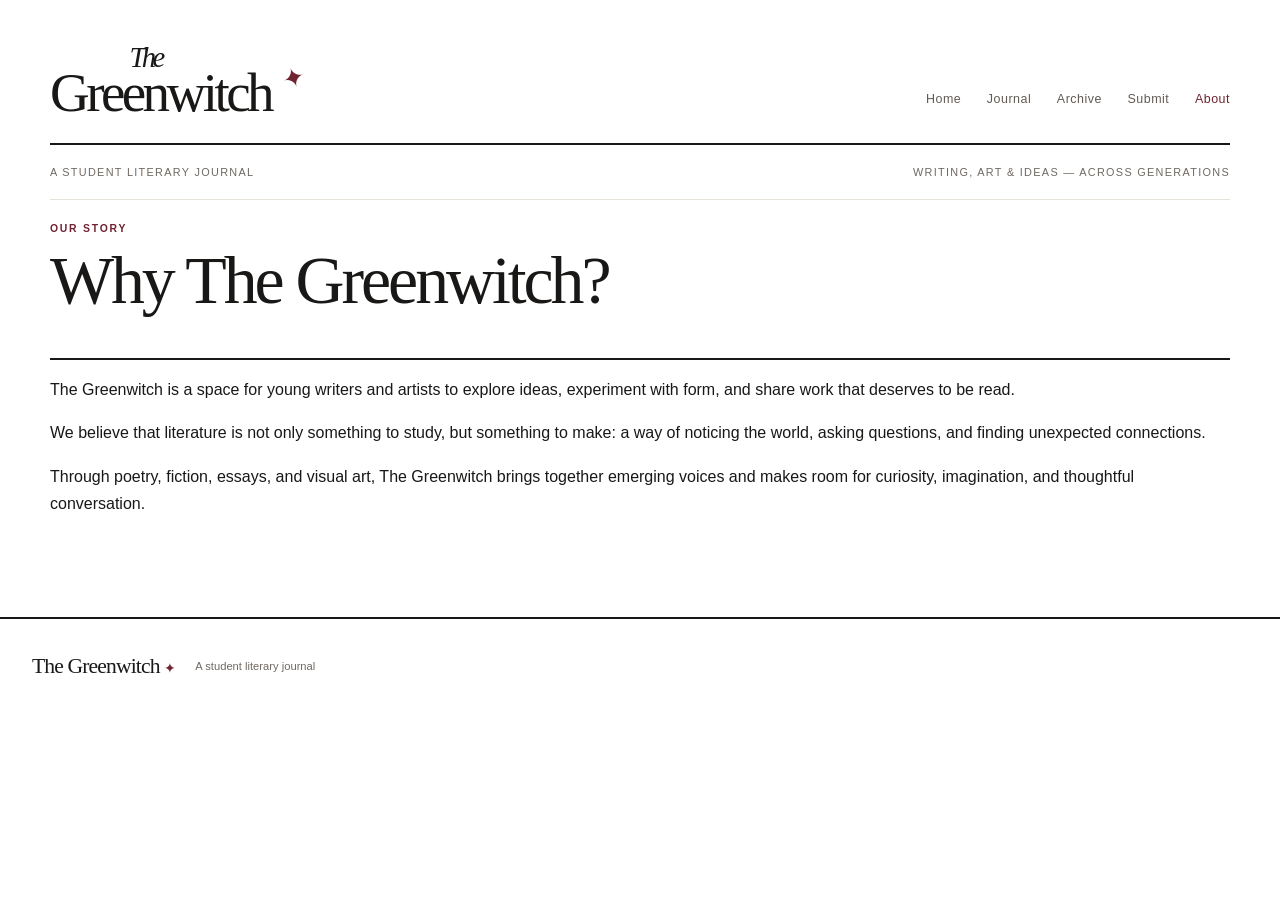
==== about.html @ 5db8c585 "About.html" ====
<!doctype html>
<html lang="en">
<head>
  <meta charset="utf-8">
  <meta name="viewport" content="width=device-width, initial-scale=1">
  <meta name="description" content="About The Greenwitch, a student literary journal.">
  <title>About — The Greenwitch</title>
  <link rel="stylesheet" href="styles.css">
</head>
<body>
  <header class="site-header">
    <a class="wordmark" href="index.html" aria-label="The Greenwitch home">
      <span class="wordmark-title"><em>The</em><span class="wordmark-main">Greenwitch</span></span>
      <span class="bird" aria-hidden="true">✦</span>
    </a>

    <nav class="main-nav" aria-label="Main navigation">
      <a href="index.html">Home</a>
      <a href="journal.html">Journal</a>
      <a href="archive.html">Archive</a>
      <a href="submit.html">Submit</a>
      <a class="active" href="about.html">About</a>
    </nav>
  </header>

  <main>
    <section class="intro-line">
      <p>A student literary journal</p>
      <p class="issue-note">Writing, art &amp; ideas — across generations</p>
    </section>

    <section class="section-block">
      <div class="section-heading">
        <div>
          <p class="eyebrow">Our story</p>
          <h1>Why The Greenwitch?</h1>
        </div>
      </div>

      <div class="about-copy">
        <p>
          The Greenwitch is a space for young writers and artists to explore
          ideas, experiment with form, and share work that deserves to be read.
        </p>
        <p>
          We believe that literature is not only something to study, but
          something to make: a way of noticing the world, asking questions,
          and finding unexpected connections.
        </p>
        <p>
          Through poetry, fiction, essays, and visual art, The Greenwitch
          brings together emerging voices and makes room for curiosity,
          imagination, and thoughtful conversation.
        </p>
      </div>
    </section>
  </main>

  <footer class="site-footer">
    <a class="footer-wordmark" href="index.html">The Greenwitch <span aria-hidden="true">✦</span></a>
    <p>A student literary journal</p>
  </footer>
</body>
</html>
---- styles.css ----
:root {
  --ink: #171615;
  --muted: #6c6762;
  --paper: #ffffff;
  --soft: #f7f5f2;
  --line: #e5e1dc;
  --wine: #702331;
  --wine-dark: #4e1721;
  --serif: Georgia, "Times New Roman", serif;
  --sans: -apple-system, BlinkMacSystemFont, "Segoe UI", sans-serif;
}
* { box-sizing: border-box; }
html { scroll-behavior: smooth; }
body { margin: 0; background: var(--paper); color: var(--ink); font-family: var(--sans); line-height: 1.55; }
a { color: inherit; text-decoration: none; }
a:focus-visible { outline: 2px solid var(--wine); outline-offset: 4px; }
.skip-link { position: absolute; left: -9999px; top: 0; }
.skip-link:focus { left: 1rem; top: 1rem; z-index: 10; background: white; padding: .5rem 1rem; }
.site-header { width: min(1240px, calc(100% - 64px)); margin: 0 auto; padding: 34px 0 24px; display: flex; align-items: end; justify-content: space-between; gap: 28px; border-bottom: 1px solid var(--line); }
.wordmark { display: inline-flex; align-items: center; gap: 12px; white-space: nowrap; }
.wordmark-title { display: flex; flex-direction: column; align-items: flex-start; color: var(--ink); font: 400 clamp(2.7rem, 4.3vw, 4.2rem)/.78 var(--serif); letter-spacing: -.065em; }
.wordmark-title em { margin-left: 36%; font-size: .52em; font-weight: 400; line-height: 1.05; }
.wordmark-main { font-size: 1em; }
.bird { color: var(--wine); font-size: 1.65rem; transform: rotate(-18deg); align-self: center; }
.main-nav { display: flex; flex-wrap: wrap; gap: clamp(13px, 2vw, 28px); font-size: .78rem; letter-spacing: .025em; }
.main-nav a { padding: 5px 0; color: #625b55; }
.main-nav a:hover, .main-nav .active { color: var(--wine); }
.intro-line { width: min(1240px, calc(100% - 64px)); margin: 0 auto; padding: 17px 0; display: flex; justify-content: space-between; gap: 20px; color: var(--muted); font-size: .72rem; letter-spacing: .08em; text-transform: uppercase; }
.intro-line p { margin: 0; }
.feature-grid { width: min(1240px, calc(100% - 64px)); margin: 25px auto 80px; display: grid; grid-template-columns: 1.03fr .97fr; min-height: 340px; gap: clamp(36px, 7vw, 100px); align-items: center; }
.feature-copy { max-width: 570px; padding: 16px 0; }
.eyebrow { margin: 0 0 14px; color: var(--wine); font-size: .68rem; font-weight: 650; letter-spacing: .14em; text-transform: uppercase; }
h1, h2, h3 { font-family: var(--serif); font-weight: 400; letter-spacing: -.045em; }
h1 { max-width: 620px; margin: 0 0 20px; font-size: clamp(2.8rem, 5.3vw, 5.1rem); line-height: .99; }
.dek { max-width: 470px; color: #514b45; font: 1.12rem/1.6 var(--serif); }
.byline { margin: 19px 0 22px; color: var(--muted); font-size: .75rem; }
.dot { padding: 0 7px; color: var(--wine); }
.text-link { display: inline-flex; align-items: center; gap: 12px; padding-bottom: 5px; border-bottom: 1px solid var(--wine); color: var(--wine); font-size: .78rem; }
.text-link span { font-size: 1rem; transition: transform .2s ease; }
.text-link:hover span { transform: translate(3px, -2px); }
.hero-image { width: 100%; height: clamp(300px, 47vw, 610px); margin: 0 auto 58px; position: relative; overflow: hidden; background: #e5ded4; }
.hero-image img { width: 100%; height: 100%; display: block; object-fit: cover; object-position: center 55%; filter: saturate(.7); transition: opacity .25s ease; }
.hero-image::after { content: ""; position: absolute; inset: 0; background: linear-gradient(90deg, rgba(22,19,18,.43), transparent 72%); }
.hero-image-caption { position: absolute; left: clamp(22px, 4vw, 54px); bottom: clamp(20px, 4vw, 44px); z-index: 1; color: white; max-width: 510px; }
.hero-image-caption .eyebrow { color: #f2dadd; }
.hero-image-caption p:last-child { margin: 0; font: clamp(1.5rem, 3.3vw, 3rem)/1.08 var(--serif); letter-spacing: -.03em; }
.hero-image-credit { position: absolute; z-index: 1; right: 22px; bottom: 18px; color: rgba(255,255,255,.85); font-size: .62rem; letter-spacing: .08em; text-transform: uppercase; }
.feature-art { min-height: 340px; position: relative; display: grid; place-items: center; background: #e8e0d6; overflow: hidden; }
.feature-art::before { content: ""; position: absolute; width: 290px; height: 290px; border: 1px solid rgba(118,46,61,.27); border-radius: 50%; right: -55px; top: -55px; }
.feature-art::after { content: ""; position: absolute; width: 180px; height: 180px; border: 1px solid rgba(118,46,61,.22); border-radius: 50%; left: -55px; bottom: 12px; }
.paper { position: absolute; width: 48%; height: 68%; box-shadow: 0 14px 35px rgba(39,29,24,.12); }
.paper-back { background: #c7a8a0; transform: translate(28px, -9px) rotate(6deg); }
.paper-front { background: #fbf6ec; transform: translate(-7px, 4px) rotate(-3deg); padding: 23px; display: flex; flex-direction: column; }
.paper-label { color: var(--wine); font-size: .55rem; letter-spacing: .17em; }
.paper-mark { margin: auto; color: var(--wine); font: italic 7rem/.9 var(--serif); }
.paper-caption { align-self: flex-end; font: 1rem/1.15 var(--serif); }
.art-note { position: absolute; bottom: 10px; right: 12px; z-index: 1; max-width: 190px; color: #5b5149; font-size: .61rem; text-align: right; }
.section-block { width: min(1240px, calc(100% - 64px)); margin: 0 auto 90px; }
.section-heading { display: flex; justify-content: space-between; align-items: end; gap: 20px; padding-bottom: 20px; border-bottom: 1px solid var(--line); }
.section-heading h2, .archive-band h2, .archive-intro h2, .closing-grid h2 { margin: 0; font-size: clamp(2rem, 3.2vw, 3.1rem); line-height: 1.04; }
.section-heading .eyebrow { margin-bottom: 9px; }
.work-grid { display: grid; grid-template-columns: repeat(3, 1fr); gap: 28px; padding-top: 25px; }
.work-item { cursor: pointer; min-height: 210px; padding: 22px 20px 18px; border: 1px solid var(--line); display: flex; flex-direction: column; align-items: start; transition: border-color .2s ease, transform .2s ease; }
.work-item:hover, .work-item:focus-visible { border-color: var(--wine); transform: translateY(-2px); outline: none; }
.work-item[aria-pressed="true"] { border-color: var(--wine); box-shadow: inset 0 0 0 1px var(--wine); }
.work-item .eyebrow { margin-bottom: 13px; }
.work-item h3 { margin: 0 0 9px; font-size: 1.7rem; line-height: 1.05; }
.work-excerpt { margin: 0; color: #5e5751; font: 1rem/1.45 var(--serif); }
.work-item .byline { margin: auto 0 0; padding-top: 22px; }
.work-essay { background: var(--soft); border-color: var(--soft); }
.work-art { padding-top: 0; }
.mini-art { width: calc(100% + 40px); height: 105px; margin: 0 -20px 17px; background: #d9c4b7; display: flex; justify-content: center; align-items: center; gap: 9px; overflow: hidden; }
.mini-art span { display: block; width: 38px; height: 75px; border-radius: 50% 50% 0 0; background: var(--wine); transform: rotate(17deg); }
.mini-art span:nth-child(2) { height: 95px; background: #8d645e; transform: rotate(-14deg); }
.mini-art span:nth-child(3) { height: 60px; background: #b48e7c; transform: rotate(32deg); }
.prototype-note { color: #827970; font-size: .68rem; }
.archive-band { width: min(1240px, calc(100% - 64px)); margin: 0 auto; background: #f8f5f2; color: var(--ink); padding: 42px clamp(22px, 4vw, 54px); border-top: 1px solid var(--line); border-bottom: 1px solid var(--line); display: flex; align-items: end; justify-content: space-between; gap: 35px; }
.archive-band .eyebrow { color: var(--wine); }
.archive-band h2 { max-width: 650px; font-size: clamp(2.4rem, 4.6vw, 4.5rem); }
.archive-band p:not(.eyebrow) { max-width: 560px; color: #625a55; }
.archive-link { flex: 0 0 auto; padding-bottom: 6px; border-bottom: 1px solid var(--wine); color: var(--wine); font-size: .78rem; }
.archive-link span { padding-left: 10px; }
.archive-details { width: min(1240px, calc(100% - 64px)); margin: 0 auto; padding: 66px 0 75px; display: grid; grid-template-columns: 1fr 1fr; gap: 45px 70px; }
.archive-intro h2 { max-width: 480px; }
.archive-intro p:not(.eyebrow) { max-width: 480px; color: var(--muted); }
.archive-years { display: grid; grid-template-columns: repeat(3, 1fr); align-self: center; border-top: 1px solid var(--line); border-bottom: 1px solid var(--line); }
.archive-years > div { padding: 22px 10px; display: flex; flex-direction: column; gap: 7px; border-right: 1px solid var(--line); }
.archive-years > div:last-child { border-right: 0; }
.year { color: var(--wine); font: 1.3rem var(--serif); }
.year-caption { color: var(--muted); font-size: .68rem; }
.archive-details .prototype-note { grid-column: 1 / -1; margin: -25px 0 0; }
.closing-grid { width: min(1240px, calc(100% - 64px)); margin: 0 auto; padding: 50px 0 85px; border-top: 1px solid var(--line); display: grid; grid-template-columns: 1fr 1fr; gap: 70px; }
.closing-grid h2 { max-width: 480px; }
.closing-grid p:not(.eyebrow) { max-width: 470px; color: var(--muted); }
.site-footer { padding: 27px 32px 24px; border-top: 1px solid var(--line); display: flex; align-items: center; gap: 20px; flex-wrap: wrap; }
.footer-wordmark { font: 1.35rem var(--serif); letter-spacing: -.04em; }
.footer-wordmark span { color: var(--wine); font-size: .9rem; }
.site-footer p { color: var(--muted); font-size: .7rem; }
.footer-small { margin-left: auto; }
@media (max-width: 760px) {
  .site-header { width: calc(100% - 36px); align-items: start; flex-direction: column; gap: 18px; padding-top: 22px; }
  .main-nav { width: 100%; gap: 17px; font-size: .76rem; }
  .intro-line, .feature-grid, .section-block, .archive-details, .closing-grid { width: calc(100% - 36px); }
  .intro-line { align-items: start; flex-direction: column; gap: 4px; }
  .hero-image { width: 100%; height: 310px; margin-bottom: 42px; }
  .feature-grid { grid-template-columns: 1fr; gap: 26px; margin-top: 25px; margin-bottom: 65px; }
  h1 { font-size: clamp(2.8rem, 13vw, 4.4rem); }
  .feature-art { min-height: 330px; }
  .section-block { margin-bottom: 65px; }
  .section-heading { align-items: start; flex-direction: column; }
  .work-grid { grid-template-columns: 1fr; gap: 12px; }
  .work-item { min-height: 180px; }
  .archive-band { width: calc(100% - 36px); padding: 32px 18px; align-items: start; flex-direction: column; gap: 18px; }
  .archive-details { grid-template-columns: 1fr; padding: 48px 0; gap: 28px; }
  .archive-details .prototype-note { margin: 0; }
  .archive-years > div { padding: 16px 7px; }
  .year { font-size: 1.05rem; }
  .year-caption { font-size: .62rem; }
  .closing-grid { grid-template-columns: 1fr; gap: 40px; padding: 40px 0 60px; }
  .site-footer { padding: 23px 18px; gap: 8px 16px; }
  .footer-small { width: 100%; margin-left: 0; }
}

/* THE GREENWITCH — editorial refinement */

:root {
  --ink: #191817;
  --muted: #706963;
  --paper: #ffffff;
  --soft: #faf8f5;
  --line: #e7e2dc;
  --wine: #702331;
  --wine-dark: #4e1721;
}

body {
  line-height: 1.7;
  -webkit-font-smoothing: antialiased;
}

.site-header {
  padding-top: 42px;
  padding-bottom: 28px;
}

.main-nav {
  letter-spacing: 0.04em;
}

.main-nav a {
  transition: color 180ms ease;
}

.intro-line {
  padding-top: 22px;
  padding-bottom: 22px;
  font-size: 0.68rem;
  letter-spacing: 0.12em;
}

.hero-image {
  margin-bottom: 76px;
}

.hero-image img {
  filter: saturate(0.72) contrast(1.04);
}

.feature-grid {
  margin-top: 0;
  margin-bottom: 100px;
  gap: clamp(40px, 7vw, 110px);
}

.eyebrow {
  letter-spacing: 0.17em;
  font-size: 0.65rem;
}

h1,
h2,
h3 {
  font-weight: 400;
}

.dek {
  font-size: 1.2rem;
  line-height: 1.75;
}

.section-block {
  margin-bottom: 110px;
}

.section-heading {
  padding-bottom: 25px;
}

.work-item {
  padding: 26px 23px 22px;
  transition:
    border-color 200ms ease,
    background-color 200ms ease,
    transform 200ms ease;
}

.work-item:hover,
.work-item:focus-visible {
  background-color: #fcfaf8;
}

.archive-band {
  background: #f8f5f1;
  padding-top: 54px;
  padding-bottom: 54px;
}

.closing-grid {
  padding-top: 65px;
}

::selection {
  background: #702331;
  color: #ffffff;
}

@media (max-width: 760px) {
  .site-header {
    padding-top: 26px;
  }

  .hero-image {
    margin-bottom: 48px;
  }

  .feature-grid {
    margin-bottom: 70px;
  }

  .section-block {
    margin-bottom: 75px;
  }
}

/* THE GREENWITCH — bolder homepage design */

.feature-grid {
  background: #f8f5f1;
  padding: 58px 6%;
  margin-top: 0;
  margin-bottom: 100px;
  gap: 7%;
}

.feature-copy {
  max-width: 620px;
}

.feature-copy h1 {
  font-size: clamp(3.5rem, 6.5vw, 6.4rem);
  line-height: 0.94;
  letter-spacing: -0.065em;
}

.feature-copy .dek {
  max-width: 430px;
  font-size: 1.25rem;
}

.feature-art {
  min-height: 440px;
  background: #e8ded3;
}

.feature-art .paper {
  width: 56%;
  height: 74%;
}

.feature-art .paper-mark {
  font-size: 9rem;
}

.hero-image {
  height: clamp(360px, 55vw, 680px);
  margin-bottom: 0;
}

.hero-image img {
  transition: transform 700ms ease;
}

.hero-image:hover img {
  transform: scale(1.025);
}

.section-heading h2 {
  font-size: clamp(2.6rem, 4vw, 4rem);
}

.work-grid {
  gap: 18px;
  padding-top: 30px;
}

.work-item {
  min-height: 250px;
  padding: 30px 26px 24px;
  border-color: #e5ded7;
}

.work-item h3 {
  font-size: 2rem;
  line-height: 1.05;
}

.work-essay {
  background: #f8f5f1;
  border-color: #f8f5f1;
}

.archive-band {
  background: #702331;
  color: #fffaf5;
  border-color: #702331;
  padding: 62px clamp(24px, 6vw, 80px);
}

.archive-band .eyebrow {
  color: #e8c7c9;
}

.archive-band p:not(.eyebrow) {
  color: #f0e2df;
}

.archive-link {
  color: #fffaf5;
  border-color: #fffaf5;
}

@media (max-width: 760px) {
  .feature-grid {
    padding: 36px 24px;
    gap: 28px;
  }

  .feature-art {
    min-height: 330px;
  }

  .feature-copy h1 {
    font-size: clamp(3.3rem, 14vw, 5rem);
  }

  .work-item {
    min-height: 210px;
  }

  .archive-band {
    padding: 36px 22px;
  }
}

/* GREENWITCH — CLEAR SECTION LAYOUT */

/* Give the page consistent editorial margins */
.site-header,
.intro-line,
.feature-grid,
.section-block,
.archive-details,
.closing-grid {
  width: min(1180px, calc(100% - 64px));
}

/* Make the masthead feel like its own section */
.site-header {
  border-bottom: 2px solid var(--ink);
  padding-bottom: 28px;
}

/* Separate the introductory line from the feature */
.intro-line {
  border-bottom: 1px solid var(--line);
  padding-top: 18px;
  padding-bottom: 18px;
}

/* Feature area */
.feature-grid {
  margin-top: 44px;
  margin-bottom: 90px;
  padding-bottom: 70px;
  border-bottom: 1px solid var(--ink);
}

/* Give the journal a clear heading and boundary */
.section-block {
  padding-top: 20px;
  margin-bottom: 100px;
}

.section-heading {
  border-bottom: 2px solid var(--ink);
  padding-bottom: 24px;
}

/* Turn each work into a distinct editorial card */
.work-grid {
  gap: 20px;
  padding-top: 28px;
}

.work-item {
  background: #fff;
  border: 1px solid #ded7d0;
  padding: 26px;
}

.work-essay {
  background: #f8f5f1;
  border-color: #f8f5f1;
}

/* Separate the archive as its own full-width band */
.archive-band {
  width: 100%;
  margin: 0;
  padding: 70px max(32px, calc((100% - 1116px) / 2));
  border-top: 1px solid var(--wine);
  border-bottom: 1px solid var(--wine);
}

/* Keep the archive details visually distinct */
.archive-details {
  padding-top: 75px;
  padding-bottom: 75px;
  border-bottom: 1px solid var(--line);
}

/* Separate About and Submit */
.closing-grid {
  padding-top: 65px;
  padding-bottom: 75px;
  gap: 50px;
}

.closing-grid > div {
  padding: 28px;
  background: #f8f5f1;
}

.closing-grid > div + div {
  background: #fff;
  border: 1px solid var(--line);
}

.site-footer {
  border-top: 2px solid var(--ink);
}

@media (max-width: 760px) {
  .site-header,
  .intro-line,
  .feature-grid,
  .section-block,
  .archive-details,
  .closing-grid {
    width: calc(100% - 36px);
  }

  .feature-grid {
    margin-top: 28px;
    padding-bottom: 45px;
    margin-bottom: 60px;
  }

  .archive-band {
    padding: 42px 22px;
  }

  .closing-grid {
    gap: 18px;
  }

  .closing-grid > div {
    padding: 22px;
  }
}
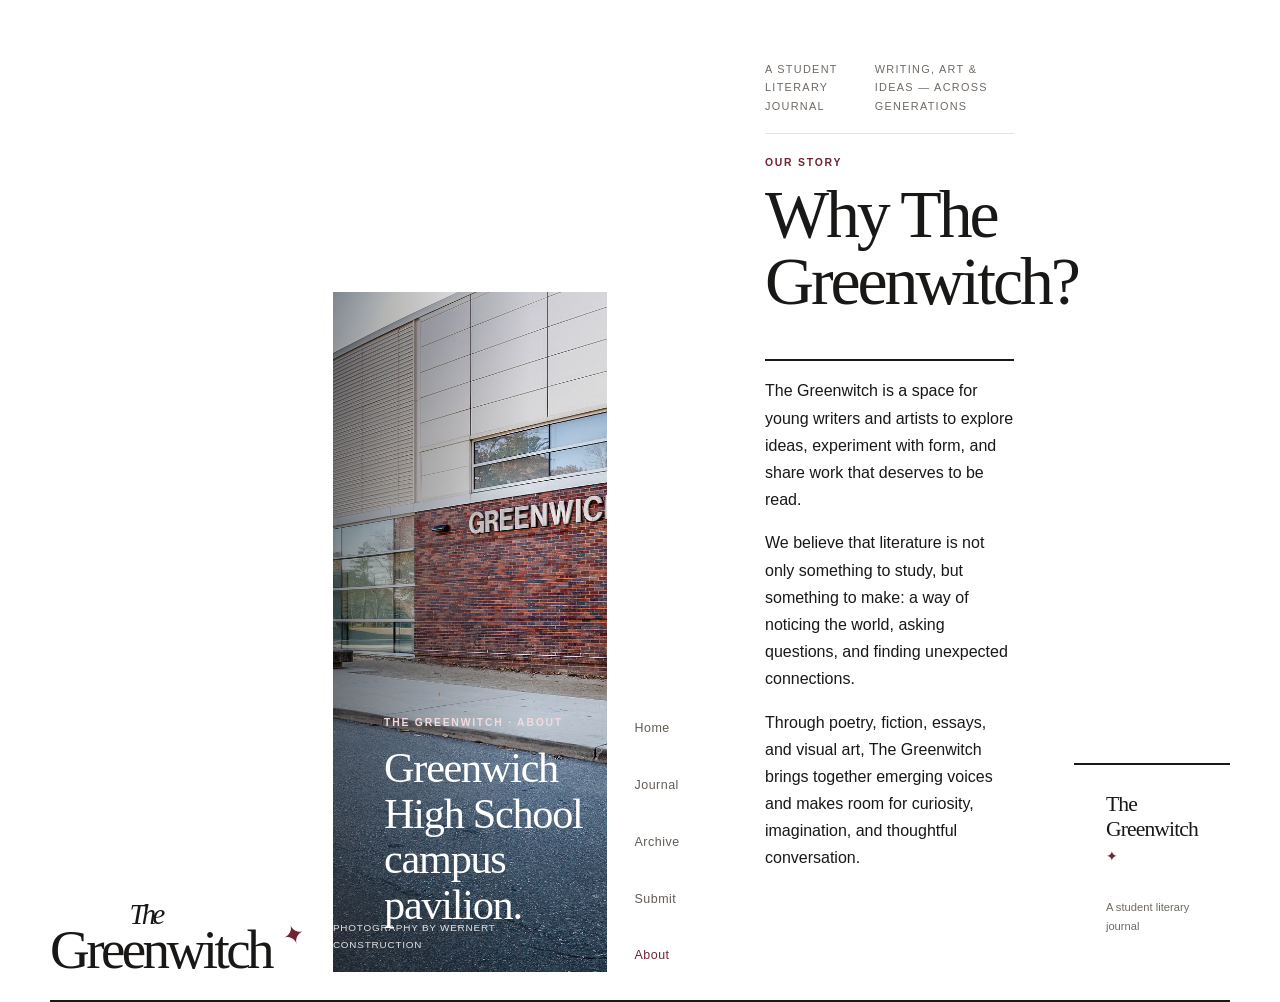
==== commit 5567edff: "Add hero image section to about.html Added a hero image section with caption and credit to the about" ====
--- a/about.html
+++ b/about.html
@@ -14,15 +14,23 @@
       <span class="wordmark-title"><em>The</em><span class="wordmark-main">Greenwitch</span></span>
       <span class="bird" aria-hidden="true">✦</span>
     </a>
+    
+  <section class="hero-image" aria-label="Featured editorial photograph" data-photo="landscape">
+  <img id="hero-photo" src="Greenwich-High-School-Online_17.jpg" alt="The modern brick and glass exterior facade of Greenwich High School under a clear blue sky">
+  <div class="hero-image-caption">
+    <p class="eyebrow">The Greenwitch · About</p>
+    <p id="hero-caption">Greenwich High School campus pavilion.</p>
+  </div>
+  <div class="hero-image-credit">Photography by Wernert Construction</div>
+</section>
+<nav class="main-nav" aria-label="Main navigation">
+  <a href="index.html">Home</a>
+  <a href="journal.html">Journal</a>
+  <a href="archive.html">Archive</a>
+  <a href="submit.html">Submit</a>
+  <a class="active" href="about.html">About</a>
+</nav>
 
-    <nav class="main-nav" aria-label="Main navigation">
-      <a href="index.html">Home</a>
-      <a href="journal.html">Journal</a>
-      <a href="archive.html">Archive</a>
-      <a href="submit.html">Submit</a>
-      <a class="active" href="about.html">About</a>
-    </nav>
-  </header>
 
   <main>
     <section class="intro-line">
--- a/styles.css
+++ b/styles.css
@@ -2,7 +2,7 @@
   --ink: #171615;
   --muted: #6c6762;
   --paper: #ffffff;
-  --soft: #f7f5f2;
+  --soft: #F7F2E8;
   --line: #e5e1dc;
   --wine: #702331;
   --wine-dark: #4e1721;
@@ -37,7 +37,7 @@
 .dot { padding: 0 7px; color: var(--wine); }
 .text-link { display: inline-flex; align-items: center; gap: 12px; padding-bottom: 5px; border-bottom: 1px solid var(--wine); color: var(--wine); font-size: .78rem; }
 .text-link span { font-size: 1rem; transition: transform .2s ease; }
-.text-link:hover span { transform: translate(3px, -2px); }
+.text-link: span { transform: translate(3px, -2px); }
 .hero-image { width: 100%; height: clamp(300px, 47vw, 610px); margin: 0 auto 58px; position: relative; overflow: hidden; background: #e5ded4; }
 .hero-image img { width: 100%; height: 100%; display: block; object-fit: cover; object-position: center 55%; filter: saturate(.7); transition: opacity .25s ease; }
 .hero-image::after { content: ""; position: absolute; inset: 0; background: linear-gradient(90deg, rgba(22,19,18,.43), transparent 72%); }
@@ -45,9 +45,19 @@
 .hero-image-caption .eyebrow { color: #f2dadd; }
 .hero-image-caption p:last-child { margin: 0; font: clamp(1.5rem, 3.3vw, 3rem)/1.08 var(--serif); letter-spacing: -.03em; }
 .hero-image-credit { position: absolute; z-index: 1; right: 22px; bottom: 18px; color: rgba(255,255,255,.85); font-size: .62rem; letter-spacing: .08em; text-transform: uppercase; }
-.feature-art { min-height: 340px; position: relative; display: grid; place-items: center; background: #e8e0d6; overflow: hidden; }
-.feature-art::before { content: ""; position: absolute; width: 290px; height: 290px; border: 1px solid rgba(118,46,61,.27); border-radius: 50%; right: -55px; top: -55px; }
-.feature-art::after { content: ""; position: absolute; width: 180px; height: 180px; border: 1px solid rgba(118,46,61,.22); border-radius: 50%; left: -55px; bottom: 12px; }
+.feature-art {
+  min-height: 340px;
+  position: relative;
+  display: grid;
+  place-items: center;
+  background: #e8e0d6;
+  overflow: hidden;
+}
+
+.feature-art::before,
+.feature-art::after {
+  content: none;
+}
 .paper { position: absolute; width: 48%; height: 68%; box-shadow: 0 14px 35px rgba(39,29,24,.12); }
 .paper-back { background: #c7a8a0; transform: translate(28px, -9px) rotate(6deg); }
 .paper-front { background: #fbf6ec; transform: translate(-7px, 4px) rotate(-3deg); padding: 23px; display: flex; flex-direction: column; }
@@ -59,7 +69,12 @@
 .section-heading { display: flex; justify-content: space-between; align-items: end; gap: 20px; padding-bottom: 20px; border-bottom: 1px solid var(--line); }
 .section-heading h2, .archive-band h2, .archive-intro h2, .closing-grid h2 { margin: 0; font-size: clamp(2rem, 3.2vw, 3.1rem); line-height: 1.04; }
 .section-heading .eyebrow { margin-bottom: 9px; }
-.work-grid { display: grid; grid-template-columns: repeat(3, 1fr); gap: 28px; padding-top: 25px; }
+.work-grid {
+  display: grid;
+  grid-template-columns: repeat(3, minmax(0, 1fr));
+  gap: 20px;
+  padding-top: 28px;
+}
 .work-item { cursor: pointer; min-height: 210px; padding: 22px 20px 18px; border: 1px solid var(--line); display: flex; flex-direction: column; align-items: start; transition: border-color .2s ease, transform .2s ease; }
 .work-item:hover, .work-item:focus-visible { border-color: var(--wine); transform: translateY(-2px); outline: none; }
 .work-item[aria-pressed="true"] { border-color: var(--wine); box-shadow: inset 0 0 0 1px var(--wine); }
@@ -127,7 +142,7 @@
   --ink: #191817;
   --muted: #706963;
   --paper: #ffffff;
-  --soft: #faf8f5;
+  --soft: #F0F4F0;
   --line: #e7e2dc;
   --wine: #702331;
   --wine-dark: #4e1721;
@@ -206,7 +221,7 @@
 
 .work-item:hover,
 .work-item:focus-visible {
-  background-color: #fcfaf8;
+  background-color: #fdf2f2;
 }
 
 .archive-band {
@@ -245,7 +260,7 @@
 /* THE GREENWITCH — bolder homepage design */
 
 .feature-grid {
-  background: #f8f5f1;
+  background: #F7F2E8;
   padding: 58px 6%;
   margin-top: 0;
   margin-bottom: 100px;
@@ -315,8 +330,8 @@
 }
 
 .work-essay {
-  background: #f8f5f1;
-  border-color: #f8f5f1;
+  background: #F0F4F0;
+  border-color: #F0F4F0;
 }
 
 .archive-band {
@@ -488,3 +503,10 @@
     padding: 22px;
   }
 }
+.masthead-logo {
+  display: block;
+  width: 280px;
+  max-width: 100%;
+  height: auto;
+}
+
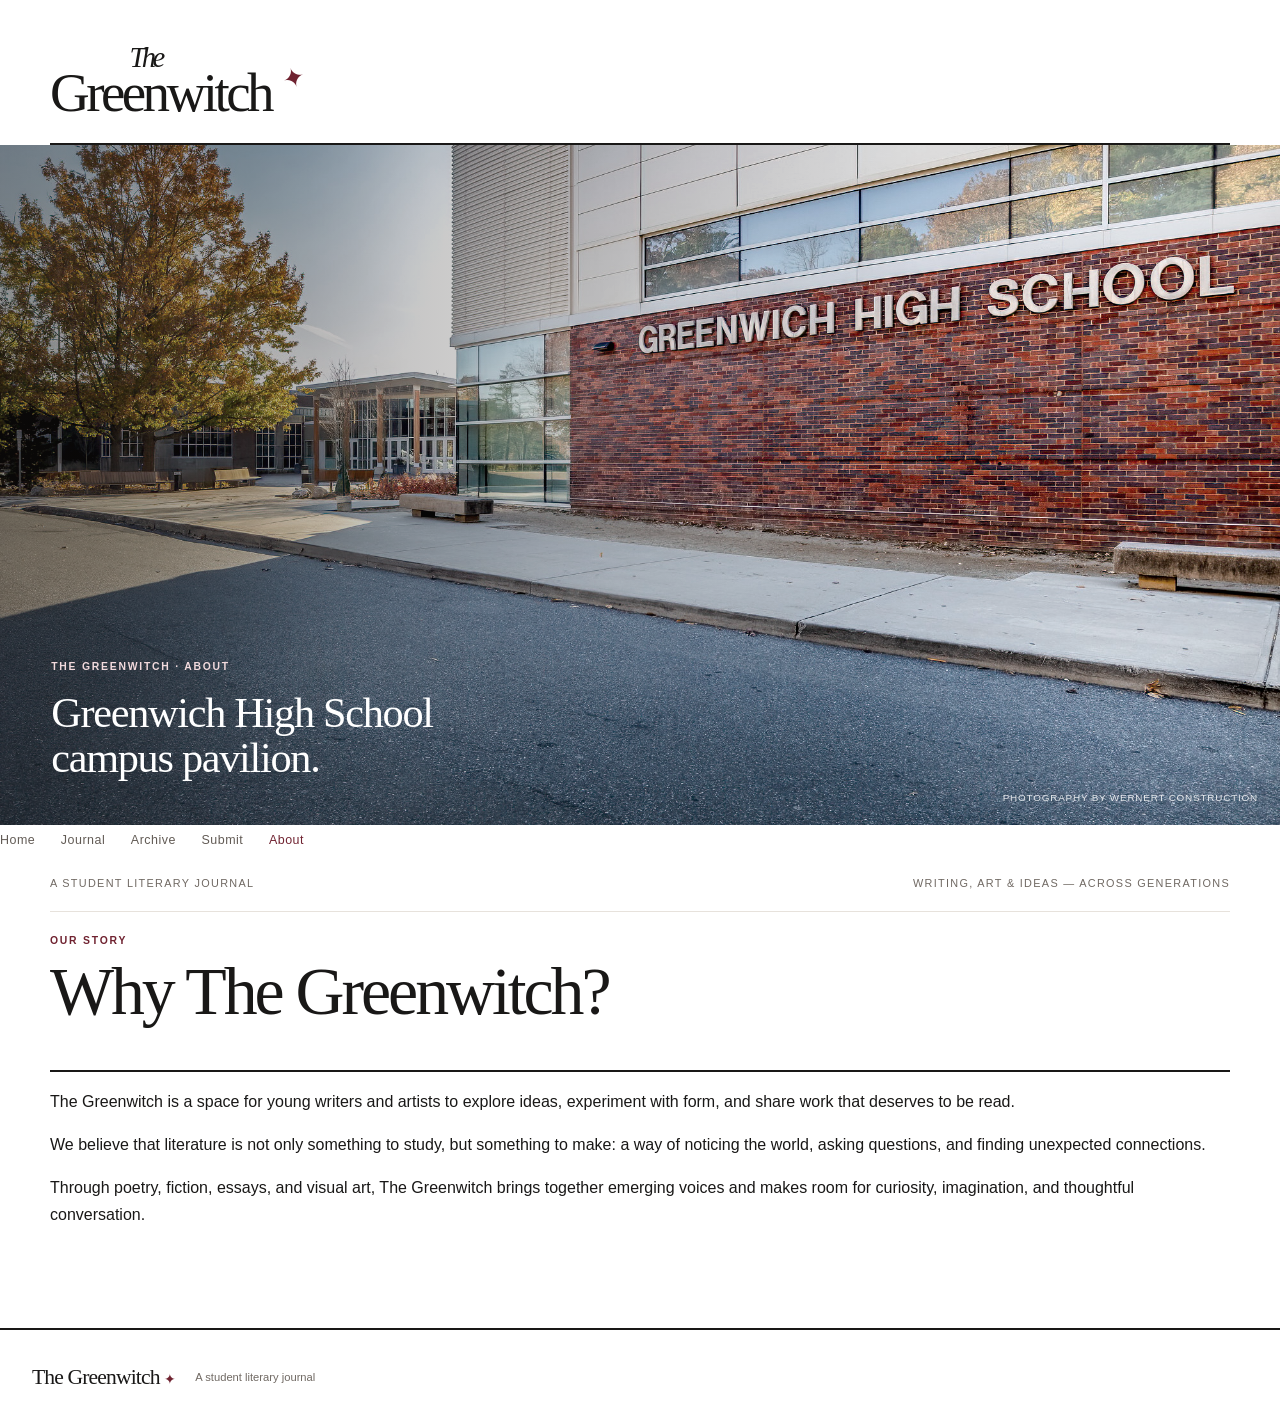
==== commit 6c1523e0: "Refactor about.html structure and content" ====
--- a/about.html
+++ b/about.html
@@ -1,4 +1,3 @@
-
 <!doctype html>
 <html lang="en">
 <head>
@@ -14,23 +13,24 @@
       <span class="wordmark-title"><em>The</em><span class="wordmark-main">Greenwitch</span></span>
       <span class="bird" aria-hidden="true">✦</span>
     </a>
-    
+  </header>
+
   <section class="hero-image" aria-label="Featured editorial photograph" data-photo="landscape">
-  <img id="hero-photo" src="Greenwich-High-School-Online_17.jpg" alt="The modern brick and glass exterior facade of Greenwich High School under a clear blue sky">
-  <div class="hero-image-caption">
-    <p class="eyebrow">The Greenwitch · About</p>
-    <p id="hero-caption">Greenwich High School campus pavilion.</p>
-  </div>
-  <div class="hero-image-credit">Photography by Wernert Construction</div>
-</section>
-<nav class="main-nav" aria-label="Main navigation">
-  <a href="index.html">Home</a>
-  <a href="journal.html">Journal</a>
-  <a href="archive.html">Archive</a>
-  <a href="submit.html">Submit</a>
-  <a class="active" href="about.html">About</a>
-</nav>
+    <img id="hero-photo" src="Greenwich-High-School-Online_17.jpg" alt="The modern brick and glass exterior facade of Greenwich High School under a clear blue sky">
+    <div class="hero-image-caption">
+      <p class="eyebrow">The Greenwitch · About</p>
+      <p id="hero-caption">Greenwich High School campus pavilion.</p>
+    </div>
+    <div class="hero-image-credit">Photography by Wernert Construction</div>
+  </section>
 
+  <nav class="main-nav" aria-label="Main navigation">
+    <a href="index.html">Home</a>
+    <a href="journal.html">Journal</a>
+    <a href="archive.html">Archive</a>
+    <a href="submit.html">Submit</a>
+    <a class="active" href="about.html">About</a>
+  </nav>
 
   <main>
     <section class="intro-line">
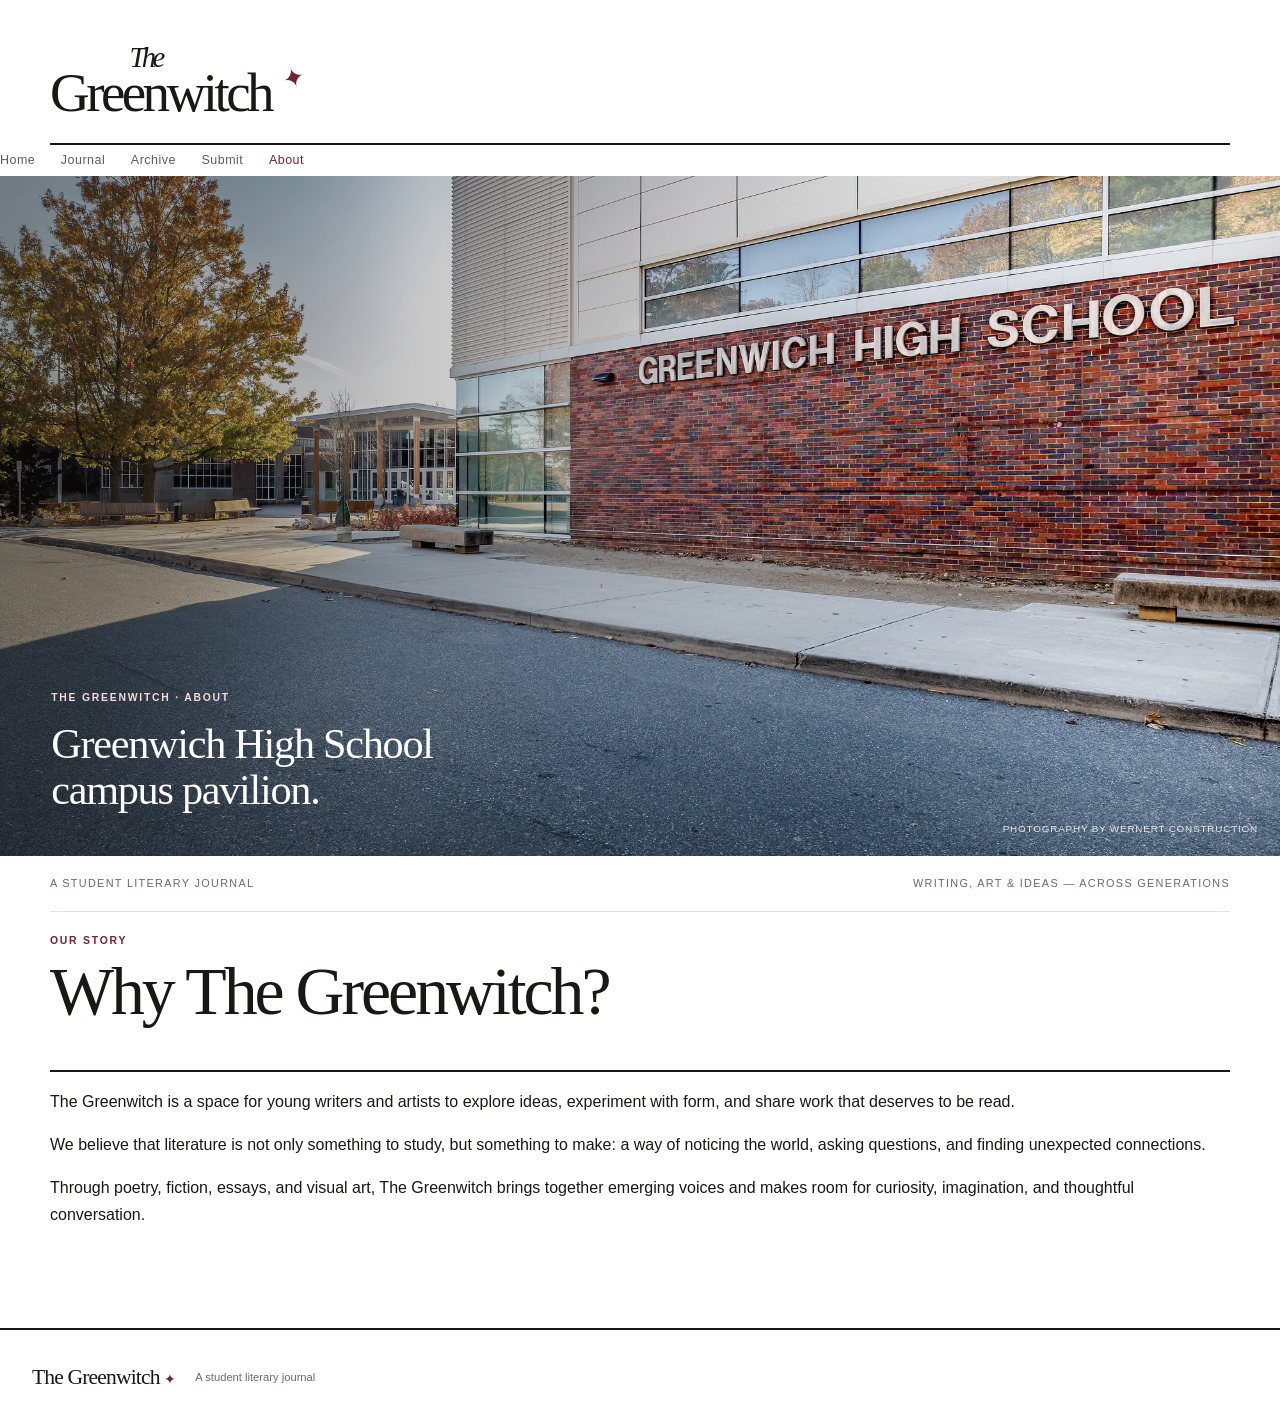
==== commit bd1a2b79: "Add main navigation to about.html Added main navigation links to the about page." ====
--- a/about.html
+++ b/about.html
@@ -14,7 +14,15 @@
       <span class="bird" aria-hidden="true">✦</span>
     </a>
   </header>
-
+  
+ <nav class="main-nav" aria-label="Main navigation">
+    <a href="index.html">Home</a>
+    <a href="journal.html">Journal</a>
+    <a href="archive.html">Archive</a>
+    <a href="submit.html">Submit</a>
+    <a class="active" href="about.html">About</a>
+  </nav>
+  
   <section class="hero-image" aria-label="Featured editorial photograph" data-photo="landscape">
     <img id="hero-photo" src="Greenwich-High-School-Online_17.jpg" alt="The modern brick and glass exterior facade of Greenwich High School under a clear blue sky">
     <div class="hero-image-caption">
@@ -23,14 +31,6 @@
     </div>
     <div class="hero-image-credit">Photography by Wernert Construction</div>
   </section>
-
-  <nav class="main-nav" aria-label="Main navigation">
-    <a href="index.html">Home</a>
-    <a href="journal.html">Journal</a>
-    <a href="archive.html">Archive</a>
-    <a href="submit.html">Submit</a>
-    <a class="active" href="about.html">About</a>
-  </nav>
 
   <main>
     <section class="intro-line">
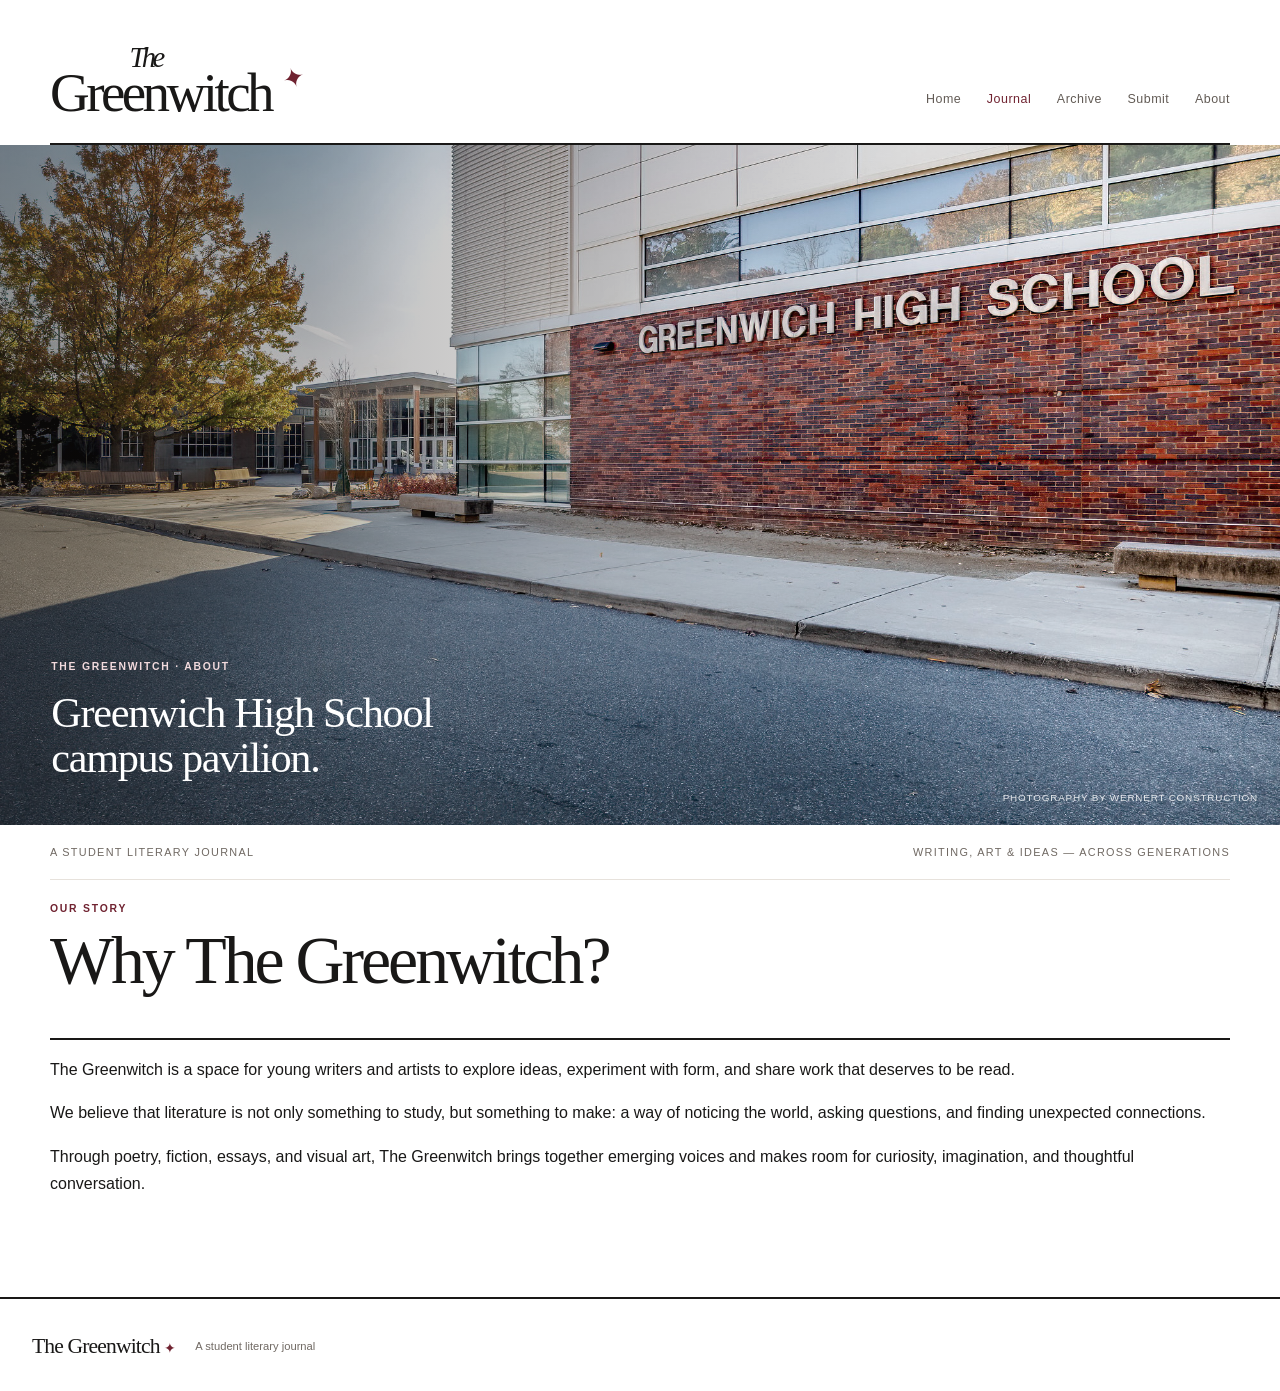
==== commit 07b27fdb: "Revise About page metadata and enhance navigation Updated meta description and title for the About p" ====
--- a/about.html
+++ b/about.html
@@ -3,25 +3,27 @@
 <head>
   <meta charset="utf-8">
   <meta name="viewport" content="width=device-width, initial-scale=1">
-  <meta name="description" content="About The Greenwitch, a student literary journal.">
-  <title>About — The Greenwitch</title>
+  <meta name="description" content="The Greenwitch — student writing and art.">
+  <title>Journal — The Greenwitch</title>
   <link rel="stylesheet" href="styles.css">
 </head>
 <body>
+  <a class="skip-link" href="#main">Skip to content</a>
+
   <header class="site-header">
     <a class="wordmark" href="index.html" aria-label="The Greenwitch home">
       <span class="wordmark-title"><em>The</em><span class="wordmark-main">Greenwitch</span></span>
       <span class="bird" aria-hidden="true">✦</span>
     </a>
+
+    <nav class="main-nav" aria-label="Main navigation">
+      <a href="index.html">Home</a>
+      <a class="active" href="journal.html">Journal</a>
+      <a href="archive.html">Archive</a>
+      <a href="submit.html">Submit</a>
+      <a href="about.html">About</a>
+    </nav>
   </header>
-  
- <nav class="main-nav" aria-label="Main navigation">
-    <a href="index.html">Home</a>
-    <a href="journal.html">Journal</a>
-    <a href="archive.html">Archive</a>
-    <a href="submit.html">Submit</a>
-    <a class="active" href="about.html">About</a>
-  </nav>
   
   <section class="hero-image" aria-label="Featured editorial photograph" data-photo="landscape">
     <img id="hero-photo" src="Greenwich-High-School-Online_17.jpg" alt="The modern brick and glass exterior facade of Greenwich High School under a clear blue sky">
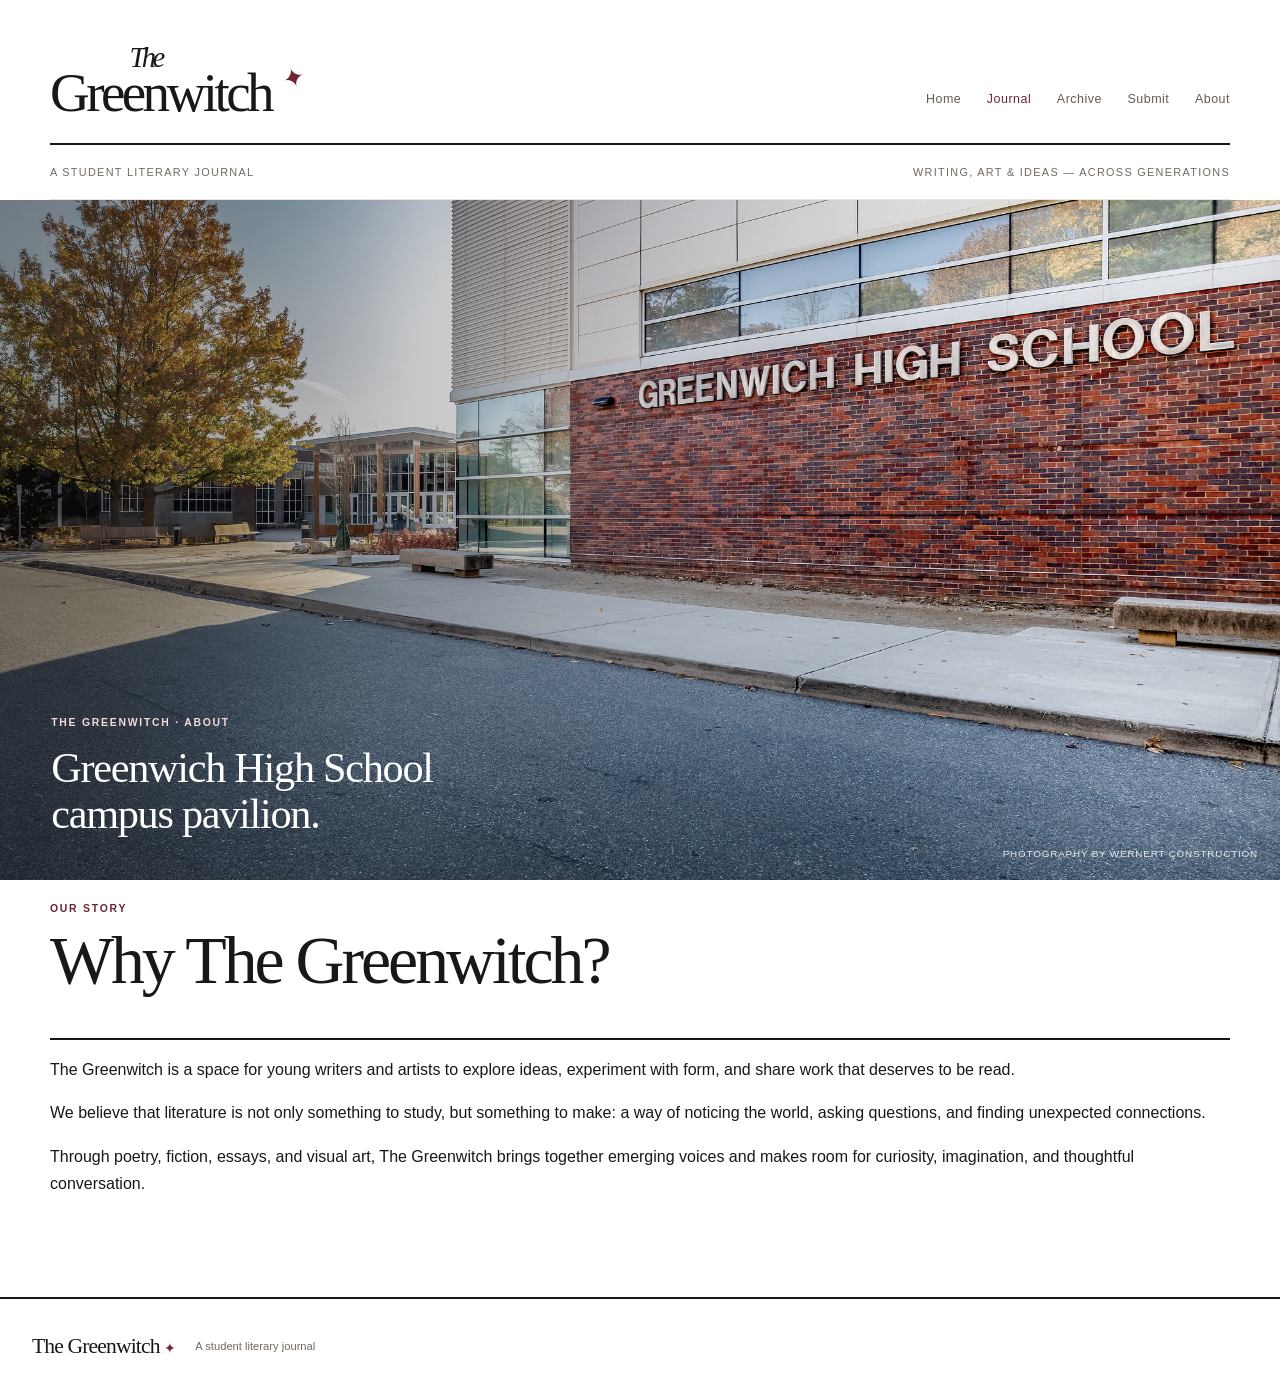
==== commit fb05adf7: "Remove duplicate intro section from about.html Removed duplicate main section and intro-line from ab" ====
--- a/about.html
+++ b/about.html
@@ -24,7 +24,12 @@
       <a href="about.html">About</a>
     </nav>
   </header>
-  
+   <main>
+    <section class="intro-line">
+      <p>A student literary journal</p>
+      <p class="issue-note">Writing, art &amp; ideas — across generations</p>
+    </section>
+
   <section class="hero-image" aria-label="Featured editorial photograph" data-photo="landscape">
     <img id="hero-photo" src="Greenwich-High-School-Online_17.jpg" alt="The modern brick and glass exterior facade of Greenwich High School under a clear blue sky">
     <div class="hero-image-caption">
@@ -33,12 +38,6 @@
     </div>
     <div class="hero-image-credit">Photography by Wernert Construction</div>
   </section>
-
-  <main>
-    <section class="intro-line">
-      <p>A student literary journal</p>
-      <p class="issue-note">Writing, art &amp; ideas — across generations</p>
-    </section>
 
     <section class="section-block">
       <div class="section-heading">
